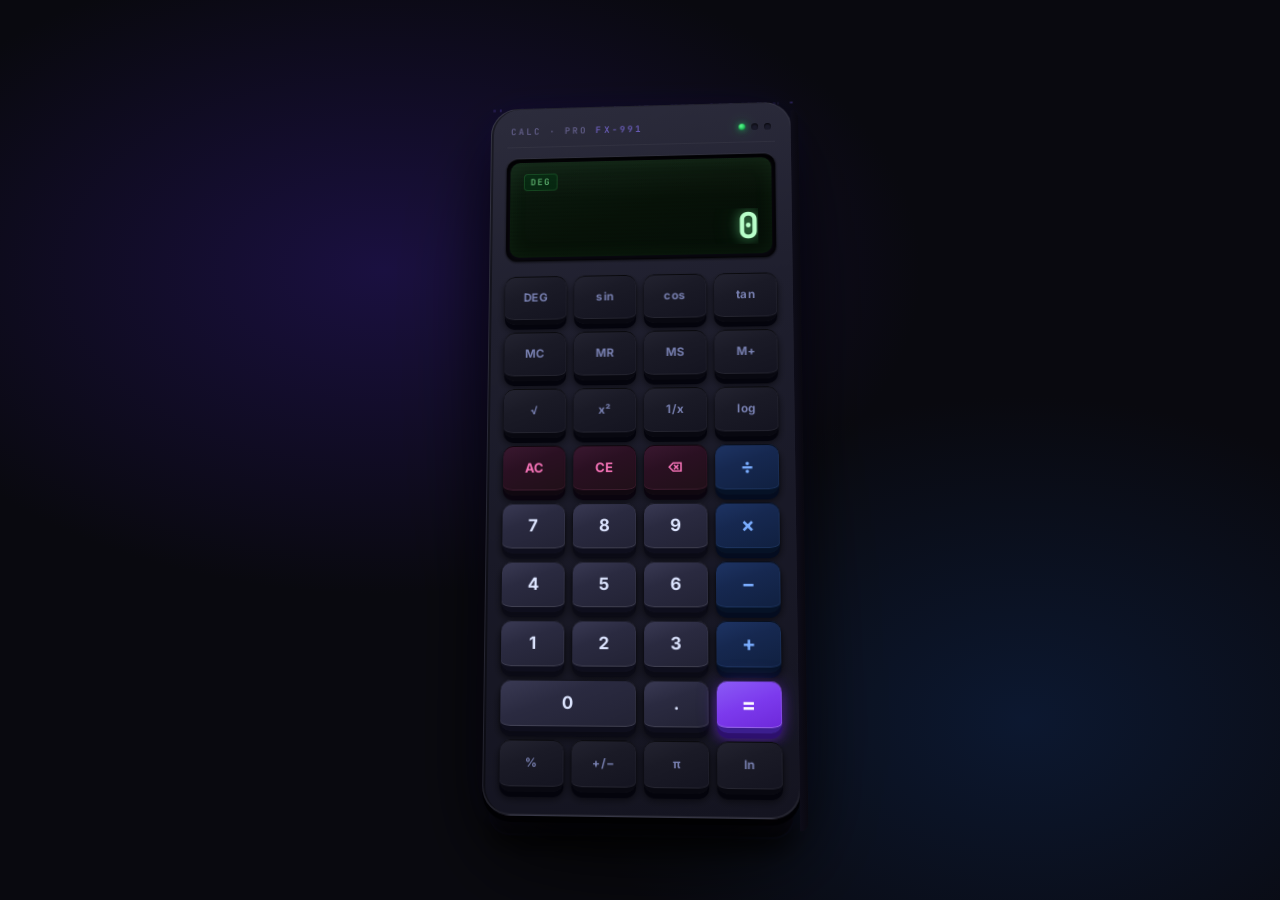
==== calculater/index.html @ 7a89336a "done" ====
<!DOCTYPE html>
<html lang="en">

<head>
    <meta charset="UTF-8">
    <meta name="viewport" content="width=device-width, initial-scale=1.0">
    <title>Calculator</title>
    <meta name="description" content="A premium, realistic calculator with full functionality.">
    <link
        href="https://fonts.googleapis.com/css2?family=Inter:wght@300;400;500;600;700&family=JetBrains+Mono:wght@400;500;700&display=swap"
        rel="stylesheet">
    <link rel="stylesheet" href="style.css">
</head>

<body>

    <div class="scene">
        <!-- Background particles -->
        <div class="particles" id="particles"></div>

        <div class="calculator" id="calculator">
            <!-- Brand strip -->
            <div class="brand-strip">
                <span class="brand-model">CALC · PRO <span class="model-num">FX-991</span></span>
                <div class="led-indicators">
                    <span class="led active"></span>
                    <span class="led"></span>
                    <span class="led"></span>
                </div>
            </div>

            <!-- Display panel -->
            <div class="display-panel">
                <div class="display-inner">
                    <div class="display-meta">
                        <span class="mode-badge" id="modeBadge">DEG</span>
                        <div class="mem-indicators">
                            <span class="mem-label" id="memInd" style="display:none">M</span>
                        </div>
                    </div>
                    <div id="expression" class="expression"></div>
                    <div id="result" class="result">0</div>
                </div>
            </div>

            <!-- Buttons grid -->
            <div class="btn-grid">

                <!-- Row 1: Function keys -->
                <button class="btn fn" id="btn-deg" data-action="toggleDeg" title="Toggle Degrees/Radians">DEG</button>
                <button class="btn fn" data-action="sin">sin</button>
                <button class="btn fn" data-action="cos">cos</button>
                <button class="btn fn" data-action="tan">tan</button>

                <!-- Row 2 -->
                <button class="btn fn" data-action="mc">MC</button>
                <button class="btn fn" data-action="mr">MR</button>
                <button class="btn fn" data-action="ms">MS</button>
                <button class="btn fn" data-action="madd">M+</button>

                <!-- Row 3 -->
                <button class="btn fn" data-action="sqrt">√</button>
                <button class="btn fn" data-action="square">x²</button>
                <button class="btn fn" data-action="inv">1/x</button>
                <button class="btn fn" data-action="log">log</button>

                <!-- Row 4: Utility -->
                <button class="btn util" data-action="clearAll">AC</button>
                <button class="btn util" data-action="clearEntry">CE</button>
                <button class="btn util" data-action="backspace">⌫</button>
                <button class="btn op" data-action="op" data-val="÷">÷</button>

                <!-- Row 5 -->
                <button class="btn num" data-action="digit" data-val="7">7</button>
                <button class="btn num" data-action="digit" data-val="8">8</button>
                <button class="btn num" data-action="digit" data-val="9">9</button>
                <button class="btn op" data-action="op" data-val="×">×</button>

                <!-- Row 6 -->
                <button class="btn num" data-action="digit" data-val="4">4</button>
                <button class="btn num" data-action="digit" data-val="5">5</button>
                <button class="btn num" data-action="digit" data-val="6">6</button>
                <button class="btn op" data-action="op" data-val="−">−</button>

                <!-- Row 7 -->
                <button class="btn num" data-action="digit" data-val="1">1</button>
                <button class="btn num" data-action="digit" data-val="2">2</button>
                <button class="btn num" data-action="digit" data-val="3">3</button>
                <button class="btn op" data-action="op" data-val="+">+</button>

                <!-- Row 8 -->
                <button class="btn num wide" data-action="digit" data-val="0">0</button>
                <button class="btn num" data-action="decimal">.</button>
                <button class="btn eq" data-action="equals">=</button>

                <!-- Row 9: extras -->
                <button class="btn fn" data-action="op" data-val="%">%</button>
                <button class="btn fn" data-action="negate">+/−</button>
                <button class="btn fn" data-action="pi">π</button>
                <button class="btn fn" data-action="ln">ln</button>

            </div>
        </div>
    </div>

    <script src="script.js"></script>
</body>

</html>
---- calculater/style.css ----
@import url('https://fonts.googleapis.com/css2?family=Inter:wght@400;500;600;700&family=JetBrains+Mono:wght@400;600;700&display=swap');

*,
*::before,
*::after {
    margin: 0;
    padding: 0;
    box-sizing: border-box;
}

/* ════════════════════════════════════════════════════════════
   SCENE & BODY  — dark studio backdrop
════════════════════════════════════════════════════════════ */
html,
body {
    height: 100%;
    font-family: 'Inter', sans-serif;
    overflow: hidden;
}

body {
    min-height: 100vh;
    display: flex;
    align-items: center;
    justify-content: center;
    background:
        radial-gradient(ellipse 70% 60% at 30% 30%, #1a1040 0%, transparent 60%),
        radial-gradient(ellipse 60% 60% at 80% 80%, #0c1830 0%, transparent 60%),
        #09090f;
    perspective: 1200px;
}

/* Ambient particle field */
.particles {
    position: fixed;
    inset: 0;
    pointer-events: none;
    z-index: 0;
}

.particle {
    position: absolute;
    border-radius: 50%;
    background: rgba(120, 100, 255, 0.4);
    animation: drift linear infinite;
}

@keyframes drift {
    from {
        transform: translateY(110vh) scale(0);
        opacity: 0;
    }

    10% {
        opacity: 1;
    }

    90% {
        opacity: 0.4;
    }

    to {
        transform: translateY(-5vh) scale(1.6);
        opacity: 0;
    }
}

/* ════════════════════════════════════════════════════════════
   SCENE WRAPPER  — enables 3-D tilt
════════════════════════════════════════════════════════════ */
.scene {
    position: relative;
    z-index: 10;
    transform-style: preserve-3d;
    /* Subtle resting tilt so body is visible */
    transform: rotateX(6deg) rotateY(-4deg);
    transition: transform 0.6s cubic-bezier(0.23, 1, 0.32, 1);
}

.scene:hover {
    transform: rotateX(2deg) rotateY(0deg);
}

/* ════════════════════════════════════════════════════════════
   CALCULATOR OUTER SHELL  — thick plastic body
════════════════════════════════════════════════════════════ */
.calculator {
    position: relative;
    width: 310px;
    border-radius: 28px;
    transform-style: preserve-3d;

    /* TOP FACE */
    background:
        linear-gradient(170deg,
            #2c2c3c 0%,
            #1f1f2e 30%,
            #191927 60%,
            #141420 100%);

    /* OUTER BORDER gives the rim */
    border: 1px solid rgba(255, 255, 255, 0.06);

    /* PADDING inside the body */
    padding: 18px 16px 22px;

    /* MULTI-LAYER SHADOW = physical depth */
    box-shadow:
        /* Top edge highlight */
        0 -1px 0 rgba(255, 255, 255, 0.08) inset,
        /* Right edge dark */
        2px 0 0 rgba(0, 0, 0, 0.4) inset,
        /* Bottom face drop */
        0 28px 60px -8px rgba(0, 0, 0, 0.85),
        0 60px 120px -20px rgba(0, 0, 0, 0.7),
        /* Colored glow on surface */
        0 0 40px rgba(100, 80, 255, 0.08),
        /* Tight ambient contact shadow */
        0 6px 0 rgba(0, 0, 0, 0.9);

    animation: calcIn 0.8s cubic-bezier(0.22, 1, 0.36, 1) both;
}

@keyframes calcIn {
    from {
        opacity: 0;
        transform: translateY(60px) scale(0.92);
    }

    to {
        opacity: 1;
        transform: translateY(0) scale(1);
    }
}

/* ── Thick BOTTOM SLAB (3-D depth illusion) ── */
.calculator::before {
    content: '';
    position: absolute;
    bottom: -18px;
    left: 6px;
    right: 6px;
    height: 20px;
    border-radius: 0 0 28px 28px;
    background: linear-gradient(180deg, #0b0a14 0%, #050509 100%);
    box-shadow:
        0 8px 24px rgba(0, 0, 0, 0.9),
        0 2px 0 rgba(100, 80, 255, 0.06);
    transform: translateZ(-2px);
    z-index: -1;
}

/* ── Side DEPTH edge ── */
.calculator::after {
    content: '';
    position: absolute;
    top: 8px;
    bottom: -12px;
    right: -8px;
    width: 8px;
    border-radius: 0 8px 8px 0;
    background: linear-gradient(90deg, #0d0c18 0%, #090810 100%);
    transform: skewY(-1deg);
}

/* ── Fine texture overlay ── */
.calc-texture {
    position: absolute;
    inset: 0;
    border-radius: 28px;
    background-image:
        repeating-linear-gradient(45deg,
            rgba(255, 255, 255, 0.012) 0px,
            rgba(255, 255, 255, 0.012) 1px,
            transparent 1px,
            transparent 6px);
    pointer-events: none;
    z-index: 1;
}

/* ── Top surface gloss streak ── */
.calc-gloss {
    position: absolute;
    top: 0;
    left: 0;
    right: 0;
    height: 45%;
    border-radius: 28px 28px 0 0;
    background: linear-gradient(180deg,
            rgba(255, 255, 255, 0.055) 0%,
            rgba(255, 255, 255, 0.01) 60%,
            transparent 100%);
    pointer-events: none;
    z-index: 2;
}

/* ════════════════════════════════════════════════════════════
   BRAND STRIP
════════════════════════════════════════════════════════════ */
.brand-strip {
    position: relative;
    z-index: 5;
    display: flex;
    align-items: center;
    justify-content: space-between;
    padding: 0 4px 10px;
    border-bottom: 1px solid rgba(255, 255, 255, 0.04);
    margin-bottom: 12px;
}

.brand-model {
    font-family: 'JetBrains Mono', monospace;
    font-size: 0.58rem;
    font-weight: 600;
    letter-spacing: 0.22em;
    color: rgba(180, 170, 255, 0.4);
    text-transform: uppercase;
}

.model-num {
    color: rgba(140, 120, 255, 0.65);
}

.led-indicators {
    display: flex;
    gap: 6px;
    align-items: center;
}

.led {
    width: 7px;
    height: 7px;
    border-radius: 50%;
    background: #1a1a2a;
    box-shadow: inset 0 1px 2px rgba(0, 0, 0, 0.8);
}

.led.active {
    background: radial-gradient(circle at 35% 35%, #5dfc8d 0%, #22c55e 60%, #15803d 100%);
    box-shadow:
        inset 0 -1px 2px rgba(0, 0, 0, 0.3),
        0 0 6px rgba(34, 197, 94, 0.7),
        0 0 14px rgba(34, 197, 94, 0.4);
    animation: blink 2.8s ease-in-out infinite;
}

@keyframes blink {

    0%,
    100% {
        opacity: 1;
        box-shadow: 0 0 6px rgba(34, 197, 94, 0.7), 0 0 14px rgba(34, 197, 94, 0.4);
    }

    50% {
        opacity: 0.6;
        box-shadow: 0 0 3px rgba(34, 197, 94, 0.3);
    }
}

/* ════════════════════════════════════════════════════════════
   LCD DISPLAY  — sunken into body
════════════════════════════════════════════════════════════ */
.display-panel {
    position: relative;
    z-index: 5;
    margin-bottom: 16px;
    border-radius: 12px;
    padding: 3px;

    /* Recessed bezel */
    background: #0b0912;
    box-shadow:
        /* deep inset shadow = sunken effect */
        0 4px 12px rgba(0, 0, 0, 0.9) inset,
        0 2px 6px rgba(0, 0, 0, 0.8) inset,
        /* bezel top highlight */
        0 -1px 0 rgba(255, 255, 255, 0.05),
        /* outer rim */
        0 1px 3px rgba(0, 0, 0, 0.7);

    border: 1px solid rgba(0, 0, 0, 0.6);
}

/* LCD screen surface */
.display-inner {
    border-radius: 10px;
    padding: 12px 14px 10px;
    min-height: 96px;
    display: flex;
    flex-direction: column;
    justify-content: flex-end;
    position: relative;
    overflow: hidden;

    background:
        linear-gradient(160deg, #0c1c10 0%, #071208 50%, #050e07 100%);

    /* LCD glow */
    box-shadow: 0 0 20px rgba(100, 200, 120, 0.08) inset;
}

/* Scanlines */
.display-inner::before {
    content: '';
    position: absolute;
    inset: 0;
    background: repeating-linear-gradient(0deg,
            transparent,
            transparent 2px,
            rgba(0, 0, 0, 0.07) 2px,
            rgba(0, 0, 0, 0.07) 4px);
    pointer-events: none;
    border-radius: 10px;
}

/* Corner glint */
.display-inner::after {
    content: '';
    position: absolute;
    top: 0;
    left: 0;
    right: 0;
    height: 40%;
    background: linear-gradient(180deg,
            rgba(180, 255, 200, 0.04) 0%,
            transparent 100%);
    border-radius: 10px 10px 0 0;
    pointer-events: none;
}

.display-meta {
    position: relative;
    z-index: 2;
    display: flex;
    align-items: center;
    justify-content: space-between;
    margin-bottom: 4px;
}

.mode-badge {
    font-family: 'JetBrains Mono', monospace;
    font-size: 0.58rem;
    font-weight: 700;
    letter-spacing: 0.12em;
    color: rgba(120, 220, 140, 0.7);
    background: rgba(0, 60, 20, 0.4);
    border: 1px solid rgba(80, 200, 100, 0.2);
    padding: 2px 6px;
    border-radius: 4px;
}

.mem-label {
    font-family: 'JetBrains Mono', monospace;
    font-size: 0.58rem;
    font-weight: 700;
    color: rgba(200, 180, 255, 0.6);
    letter-spacing: 0.08em;
}

.expression {
    position: relative;
    z-index: 2;
    font-family: 'JetBrains Mono', monospace;
    font-size: 0.7rem;
    color: rgba(120, 200, 140, 0.5);
    text-align: right;
    min-height: 16px;
    overflow: hidden;
    text-overflow: ellipsis;
    white-space: nowrap;
    margin-bottom: 3px;
}

.result {
    position: relative;
    z-index: 2;
    font-family: 'JetBrains Mono', monospace;
    font-size: 2.3rem;
    font-weight: 700;
    color: #b8ffca;
    text-align: right;
    letter-spacing: -0.02em;
    line-height: 1;
    text-shadow:
        0 0 12px rgba(120, 255, 160, 0.6),
        0 0 30px rgba(80, 200, 120, 0.3);
    overflow: hidden;
    text-overflow: ellipsis;
    white-space: nowrap;
    transition: font-size 0.15s;
}

.result.shrink {
    font-size: 1.7rem;
}

.result.extra-shrink {
    font-size: 1.2rem;
}

/* ════════════════════════════════════════════════════════════
   BUTTON GRID
════════════════════════════════════════════════════════════ */
.btn-grid {
    position: relative;
    z-index: 5;
    display: grid;
    grid-template-columns: repeat(4, 1fr);
    gap: 8px;
}

/* ════════════════════════════════════════════════════════════
   BASE BUTTON  — TRUE 3-D physical key
════════════════════════════════════════════════════════════ */
.btn {
    position: relative;
    height: 50px;
    border: none;
    border-radius: 10px;
    cursor: pointer;
    font-family: 'Inter', sans-serif;
    font-size: 0.85rem;
    font-weight: 700;
    letter-spacing: 0.01em;
    outline: none;
    user-select: none;
    display: flex;
    align-items: center;
    justify-content: center;
    overflow: hidden;

    /* The KEY TRICK: border-bottom = the key's face height above its base */
    border-bottom: 5px solid transparent;

    /* Smooth press */
    transition:
        transform 0.07s ease,
        border-bottom 0.07s ease,
        box-shadow 0.07s ease;
}

/* Ripple layer */
.btn::after {
    content: '';
    position: absolute;
    border-radius: 50%;
    background: rgba(255, 255, 255, 0.18);
    width: 0;
    height: 0;
    left: 50%;
    top: 50%;
    transform: translate(-50%, -50%);
    transition: width 0.4s ease, height 0.4s ease, opacity 0.4s ease;
    opacity: 0;
    pointer-events: none;
}

.btn.ripple::after {
    width: 160px;
    height: 160px;
    opacity: 0;
}

/* ── Physical PRESS state ── */
.btn:active {
    transform: translateY(4px) !important;
    border-bottom-width: 1px !important;
}

/* ════════════════════════════════════════════════════════════
   NUMBER BUTTONS  — light grey plastic key
════════════════════════════════════════════════════════════ */
.btn.num {
    background: linear-gradient(160deg, #3a3a54 0%, #2a2a40 40%, #222234 100%);
    color: #dde5ff;
    font-size: 1.05rem;

    border-bottom-color: #0e0e1c;

    box-shadow:
        /* Top highlight — light hits top of key face */
        0 -1px 0 rgba(255, 255, 255, 0.12) inset,
        /* Bottom edge shadow */
        0 1px 0 rgba(0, 0, 0, 0.6) inset,
        /* Left edge highlight */
        -1px 0 0 rgba(255, 255, 255, 0.05) inset,
        /* Outer drop shadows */
        0 5px 0 rgba(10, 10, 22, 0.9),
        0 6px 8px rgba(0, 0, 0, 0.7),
        0 2px 3px rgba(0, 0, 0, 0.5);
}

.btn.num:hover {
    background: linear-gradient(160deg, #424263 0%, #323250 40%, #2a2a46 100%);
    box-shadow:
        0 -1px 0 rgba(255, 255, 255, 0.14) inset,
        0 1px 0 rgba(0, 0, 0, 0.6) inset,
        -1px 0 0 rgba(255, 255, 255, 0.06) inset,
        0 5px 0 rgba(10, 10, 22, 0.9),
        0 8px 12px rgba(0, 0, 0, 0.6),
        0 2px 3px rgba(0, 0, 0, 0.5);
}

.btn.num:active {
    box-shadow:
        0 1px 0 rgba(0, 0, 0, 0.8) inset,
        0 1px 2px rgba(0, 0, 0, 0.5);
}

/* Wide 0 */
.btn.wide {
    grid-column: span 2;
    border-radius: 10px;
}

/* ════════════════════════════════════════════════════════════
   OPERATOR BUTTONS  — blue-tinted key
════════════════════════════════════════════════════════════ */
.btn.op {
    background: linear-gradient(160deg, #1e3464 0%, #162850 40%, #102040 100%);
    color: #7aadff;
    font-size: 1.25rem;

    border-bottom-color: #061226;

    box-shadow:
        0 -1px 0 rgba(100, 160, 255, 0.12) inset,
        0 1px 0 rgba(0, 0, 0, 0.7) inset,
        -1px 0 0 rgba(100, 160, 255, 0.06) inset,
        0 5px 0 rgba(4, 12, 32, 0.95),
        0 6px 8px rgba(0, 0, 0, 0.7),
        0 2px 3px rgba(0, 0, 0, 0.5);
}

.btn.op:hover {
    background: linear-gradient(160deg, #264280 0%, #1e3268 40%, #162850 100%);
    color: #99c4ff;
}

.btn.op.active-op {
    background: linear-gradient(160deg, #2563eb 0%, #1d4ed8 100%);
    color: #fff;
    box-shadow:
        0 -1px 0 rgba(255, 255, 255, 0.2) inset,
        0 1px 0 rgba(0, 0, 0, 0.5) inset,
        0 5px 0 rgba(10, 30, 90, 0.9),
        0 6px 14px rgba(37, 99, 235, 0.5);
}

.btn.op:active {
    box-shadow:
        0 1px 0 rgba(0, 0, 0, 0.8) inset,
        0 1px 2px rgba(0, 0, 0, 0.5);
}

/* ════════════════════════════════════════════════════════════
   EQUALS BUTTON  — glowing electric purple key
════════════════════════════════════════════════════════════ */
.btn.eq {
    background: linear-gradient(160deg, #8b5cf6 0%, #7c3aed 50%, #6d28d9 100%);
    color: #fff;
    font-size: 1.3rem;

    border-bottom-color: #3b1e8e;

    box-shadow:
        0 -1px 0 rgba(255, 255, 255, 0.25) inset,
        0 1px 0 rgba(0, 0, 0, 0.4) inset,
        -1px 0 0 rgba(255, 255, 255, 0.12) inset,
        0 5px 0 rgba(45, 15, 110, 0.95),
        0 6px 12px rgba(109, 40, 217, 0.6),
        0 2px 6px rgba(0, 0, 0, 0.5),
        0 0 20px rgba(139, 92, 246, 0.25);
}

.btn.eq:hover {
    background: linear-gradient(160deg, #a78bfa 0%, #8b5cf6 50%, #7c3aed 100%);
    box-shadow:
        0 -1px 0 rgba(255, 255, 255, 0.3) inset,
        0 1px 0 rgba(0, 0, 0, 0.4) inset,
        0 5px 0 rgba(45, 15, 110, 0.95),
        0 8px 18px rgba(109, 40, 217, 0.75),
        0 0 28px rgba(167, 139, 250, 0.35);
}

.btn.eq:active {
    box-shadow:
        0 1px 0 rgba(0, 0, 0, 0.6) inset,
        0 1px 4px rgba(0, 0, 0, 0.4),
        0 0 16px rgba(139, 92, 246, 0.4);
}

/* ════════════════════════════════════════════════════════════
   UTILITY BUTTONS  — red-pink tinted (AC/CE/⌫)
════════════════════════════════════════════════════════════ */
.btn.util {
    background: linear-gradient(160deg, #3a1830 0%, #2a1022 40%, #201018 100%);
    color: #f472b6;
    font-size: 0.82rem;

    border-bottom-color: #100810;

    box-shadow:
        0 -1px 0 rgba(244, 114, 182, 0.12) inset,
        0 1px 0 rgba(0, 0, 0, 0.7) inset,
        -1px 0 0 rgba(244, 114, 182, 0.04) inset,
        0 5px 0 rgba(10, 4, 14, 0.95),
        0 6px 8px rgba(0, 0, 0, 0.7),
        0 2px 3px rgba(0, 0, 0, 0.5);
}

.btn.util:hover {
    background: linear-gradient(160deg, #4e2040 0%, #3c1832 40%, #2e1228 100%);
    color: #f9a8d4;
}

.btn.util:active {
    box-shadow:
        0 1px 0 rgba(0, 0, 0, 0.8) inset,
        0 1px 2px rgba(0, 0, 0, 0.5);
}

/* ════════════════════════════════════════════════════════════
   FUNCTION BUTTONS  — dark matte key
════════════════════════════════════════════════════════════ */
.btn.fn {
    background: linear-gradient(160deg, #232330 0%, #1a1a26 40%, #141420 100%);
    color: rgba(150, 160, 220, 0.75);
    font-size: 0.73rem;
    font-weight: 700;
    letter-spacing: 0.04em;

    border-bottom-color: #080810;

    box-shadow:
        0 -1px 0 rgba(255, 255, 255, 0.06) inset,
        0 1px 0 rgba(0, 0, 0, 0.7) inset,
        -1px 0 0 rgba(255, 255, 255, 0.03) inset,
        0 5px 0 rgba(4, 4, 12, 0.95),
        0 6px 8px rgba(0, 0, 0, 0.65),
        0 2px 3px rgba(0, 0, 0, 0.45);
}

.btn.fn:hover {
    background: linear-gradient(160deg, #2c2c3e 0%, #22223a 40%, #1c1c30 100%);
    color: rgba(180, 190, 255, 0.9);
    box-shadow:
        0 -1px 0 rgba(255, 255, 255, 0.08) inset,
        0 1px 0 rgba(0, 0, 0, 0.7) inset,
        0 5px 0 rgba(4, 4, 12, 0.95),
        0 8px 12px rgba(0, 0, 0, 0.6);
}

.btn.fn:active {
    box-shadow:
        0 1px 0 rgba(0, 0, 0, 0.8) inset,
        0 1px 2px rgba(0, 0, 0, 0.4);
}

/* ════════════════════════════════════════════════════════════
   RESPONSIVE
════════════════════════════════════════════════════════════ */
@media (max-width: 380px) {
    .calculator {
        width: 285px;
        padding: 14px 12px 18px;
    }

    .btn {
        height: 44px;
        font-size: 0.78rem;
    }

    .result {
        font-size: 1.9rem;
    }

    .btn-grid {
        gap: 6px;
    }
}
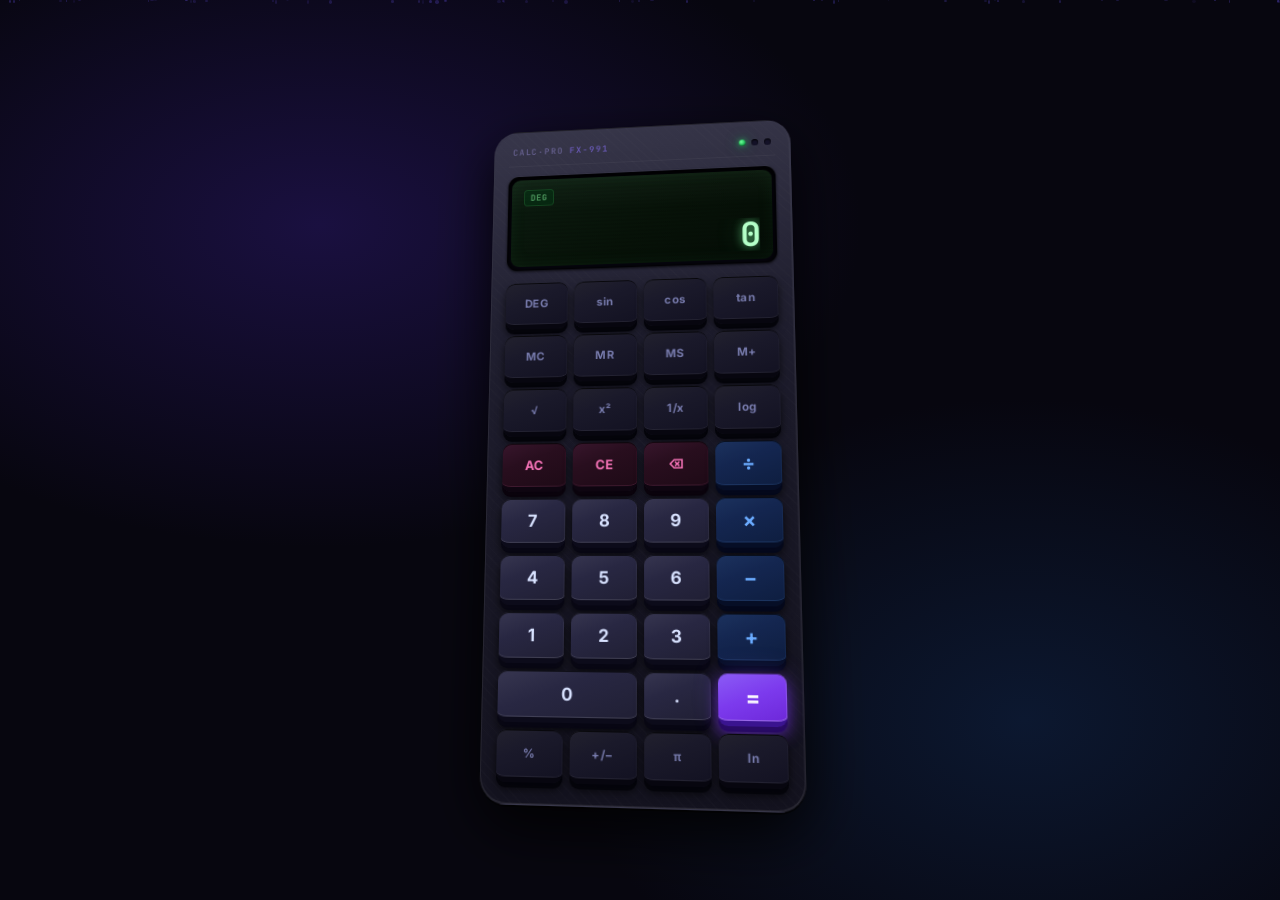
==== commit 63118e28: "done" ====
--- a/calculater/index.html
+++ b/calculater/index.html
@@ -4,106 +4,138 @@
 <head>
     <meta charset="UTF-8">
     <meta name="viewport" content="width=device-width, initial-scale=1.0">
-    <title>Calculator</title>
-    <meta name="description" content="A premium, realistic calculator with full functionality.">
+    <title>Calculator — FX-991 PRO</title>
     <link
-        href="https://fonts.googleapis.com/css2?family=Inter:wght@300;400;500;600;700&family=JetBrains+Mono:wght@400;500;700&display=swap"
+        href="https://fonts.googleapis.com/css2?family=Inter:wght@400;500;600;700&family=JetBrains+Mono:wght@400;700&display=swap"
         rel="stylesheet">
     <link rel="stylesheet" href="style.css">
 </head>
 
 <body>
 
-    <div class="scene">
-        <!-- Background particles -->
-        <div class="particles" id="particles"></div>
+    <div class="particles" id="particles"></div>
 
-        <div class="calculator" id="calculator">
-            <!-- Brand strip -->
-            <div class="brand-strip">
-                <span class="brand-model">CALC · PRO <span class="model-num">FX-991</span></span>
-                <div class="led-indicators">
-                    <span class="led active"></span>
-                    <span class="led"></span>
-                    <span class="led"></span>
+    <!--
+        SCENE  — perspective root + mouse tilt target
+        CALC-3D — preserve-3d wrapper holding all 3D faces
+        .calc-face   — visible front face (all buttons / display)
+        .calc-back   — rear face
+        .calc-edge-* — the four THICK side slabs
+    -->
+    <div class="scene" id="scene">
+        <div class="calc-3d" id="calc3d">
+
+            <!-- ══ FRONT FACE ══ -->
+            <div class="calc-face" id="calculator">
+                <div class="calc-texture"></div>
+                <div class="calc-gloss"></div>
+
+                <!-- Brand -->
+                <div class="brand-strip">
+                    <span class="brand-model">CALC·PRO <span class="model-num">FX-991</span></span>
+                    <div class="led-indicators">
+                        <span class="led active"></span>
+                        <span class="led"></span>
+                        <span class="led"></span>
+                    </div>
+                </div>
+
+                <!-- Display -->
+                <div class="display-panel">
+                    <div class="display-inner">
+                        <div class="display-meta">
+                            <span class="mode-badge" id="modeBadge">DEG</span>
+                            <span class="mem-label" id="memInd" style="display:none">M</span>
+                        </div>
+                        <div id="expression" class="expression"></div>
+                        <div id="result" class="result">0</div>
+                    </div>
+                </div>
+
+                <!-- Button grid -->
+                <div class="btn-grid">
+                    <button class="btn fn" id="btn-deg" data-action="toggleDeg">DEG</button>
+                    <button class="btn fn" data-action="sin">sin</button>
+                    <button class="btn fn" data-action="cos">cos</button>
+                    <button class="btn fn" data-action="tan">tan</button>
+
+                    <button class="btn fn" data-action="mc">MC</button>
+                    <button class="btn fn" data-action="mr">MR</button>
+                    <button class="btn fn" data-action="ms">MS</button>
+                    <button class="btn fn" data-action="madd">M+</button>
+
+                    <button class="btn fn" data-action="sqrt">√</button>
+                    <button class="btn fn" data-action="square">x²</button>
+                    <button class="btn fn" data-action="inv">1/x</button>
+                    <button class="btn fn" data-action="log">log</button>
+
+                    <button class="btn util" data-action="clearAll">AC</button>
+                    <button class="btn util" data-action="clearEntry">CE</button>
+                    <button class="btn util" data-action="backspace">⌫</button>
+                    <button class="btn op" data-action="op" data-val="÷">÷</button>
+
+                    <button class="btn num" data-action="digit" data-val="7">7</button>
+                    <button class="btn num" data-action="digit" data-val="8">8</button>
+                    <button class="btn num" data-action="digit" data-val="9">9</button>
+                    <button class="btn op" data-action="op" data-val="×">×</button>
+
+                    <button class="btn num" data-action="digit" data-val="4">4</button>
+                    <button class="btn num" data-action="digit" data-val="5">5</button>
+                    <button class="btn num" data-action="digit" data-val="6">6</button>
+                    <button class="btn op" data-action="op" data-val="−">−</button>
+
+                    <button class="btn num" data-action="digit" data-val="1">1</button>
+                    <button class="btn num" data-action="digit" data-val="2">2</button>
+                    <button class="btn num" data-action="digit" data-val="3">3</button>
+                    <button class="btn op" data-action="op" data-val="+">+</button>
+
+                    <button class="btn num wide" data-action="digit" data-val="0">0</button>
+                    <button class="btn num" data-action="decimal">.</button>
+                    <button class="btn eq" data-action="equals">=</button>
+
+                    <button class="btn fn" data-action="op" data-val="%">%</button>
+                    <button class="btn fn" data-action="negate">+/−</button>
+                    <button class="btn fn" data-action="pi">π</button>
+                    <button class="btn fn" data-action="ln">ln</button>
                 </div>
             </div>
+            <!-- ══ END FRONT FACE ══ -->
 
-            <!-- Display panel -->
-            <div class="display-panel">
-                <div class="display-inner">
-                    <div class="display-meta">
-                        <span class="mode-badge" id="modeBadge">DEG</span>
-                        <div class="mem-indicators">
-                            <span class="mem-label" id="memInd" style="display:none">M</span>
-                        </div>
-                    </div>
-                    <div id="expression" class="expression"></div>
-                    <div id="result" class="result">0</div>
-                </div>
-            </div>
+            <!-- ══ 3D THICKNESS FACES ══ -->
+            <!-- These real divs (NOT pseudo-elements) live in 3D space -->
+            <div class="calc-back"></div>
+            <div class="calc-edge calc-edge-bottom"></div>
+            <div class="calc-edge calc-edge-top"></div>
+            <div class="calc-edge calc-edge-left"></div>
+            <div class="calc-edge calc-edge-right"></div>
 
-            <!-- Buttons grid -->
-            <div class="btn-grid">
-
-                <!-- Row 1: Function keys -->
-                <button class="btn fn" id="btn-deg" data-action="toggleDeg" title="Toggle Degrees/Radians">DEG</button>
-                <button class="btn fn" data-action="sin">sin</button>
-                <button class="btn fn" data-action="cos">cos</button>
-                <button class="btn fn" data-action="tan">tan</button>
-
-                <!-- Row 2 -->
-                <button class="btn fn" data-action="mc">MC</button>
-                <button class="btn fn" data-action="mr">MR</button>
-                <button class="btn fn" data-action="ms">MS</button>
-                <button class="btn fn" data-action="madd">M+</button>
-
-                <!-- Row 3 -->
-                <button class="btn fn" data-action="sqrt">√</button>
-                <button class="btn fn" data-action="square">x²</button>
-                <button class="btn fn" data-action="inv">1/x</button>
-                <button class="btn fn" data-action="log">log</button>
-
-                <!-- Row 4: Utility -->
-                <button class="btn util" data-action="clearAll">AC</button>
-                <button class="btn util" data-action="clearEntry">CE</button>
-                <button class="btn util" data-action="backspace">⌫</button>
-                <button class="btn op" data-action="op" data-val="÷">÷</button>
-
-                <!-- Row 5 -->
-                <button class="btn num" data-action="digit" data-val="7">7</button>
-                <button class="btn num" data-action="digit" data-val="8">8</button>
-                <button class="btn num" data-action="digit" data-val="9">9</button>
-                <button class="btn op" data-action="op" data-val="×">×</button>
-
-                <!-- Row 6 -->
-                <button class="btn num" data-action="digit" data-val="4">4</button>
-                <button class="btn num" data-action="digit" data-val="5">5</button>
-                <button class="btn num" data-action="digit" data-val="6">6</button>
-                <button class="btn op" data-action="op" data-val="−">−</button>
-
-                <!-- Row 7 -->
-                <button class="btn num" data-action="digit" data-val="1">1</button>
-                <button class="btn num" data-action="digit" data-val="2">2</button>
-                <button class="btn num" data-action="digit" data-val="3">3</button>
-                <button class="btn op" data-action="op" data-val="+">+</button>
-
-                <!-- Row 8 -->
-                <button class="btn num wide" data-action="digit" data-val="0">0</button>
-                <button class="btn num" data-action="decimal">.</button>
-                <button class="btn eq" data-action="equals">=</button>
-
-                <!-- Row 9: extras -->
-                <button class="btn fn" data-action="op" data-val="%">%</button>
-                <button class="btn fn" data-action="negate">+/−</button>
-                <button class="btn fn" data-action="pi">π</button>
-                <button class="btn fn" data-action="ln">ln</button>
-
-            </div>
-        </div>
-    </div>
+        </div><!-- /calc-3d -->
+    </div><!-- /scene -->
 
     <script src="script.js"></script>
+
+    <!-- Live 3D mouse-tilt -->
+    <script>
+        const sceneEl = document.getElementById('scene');
+        let raf;
+        document.addEventListener('mousemove', (e) => {
+            cancelAnimationFrame(raf);
+            raf = requestAnimationFrame(() => {
+                const cx = window.innerWidth / 2;
+                const cy = window.innerHeight / 2;
+                const dx = (e.clientX - cx) / cx;
+                const dy = (e.clientY - cy) / cy;
+                const rX = (-dy * 14).toFixed(2);
+                const rY = (dx * 16).toFixed(2);
+                sceneEl.style.transform = `rotateX(${rX}deg) rotateY(${rY}deg)`;
+            });
+        });
+        document.addEventListener('mouseleave', () => {
+            sceneEl.style.transition = 'transform 0.9s cubic-bezier(0.23,1,0.32,1)';
+            sceneEl.style.transform = 'rotateX(8deg) rotateY(-6deg)';
+            setTimeout(() => sceneEl.style.transition = '', 950);
+        });
+    </script>
 </body>
 
 </html>
--- a/calculater/style.css
+++ b/calculater/style.css
@@ -1,4 +1,4 @@
-@import url('https://fonts.googleapis.com/css2?family=Inter:wght@400;500;600;700&family=JetBrains+Mono:wght@400;600;700&display=swap');
+@import url('https://fonts.googleapis.com/css2?family=Inter:wght@400;500;600;700&family=JetBrains+Mono:wght@400;700&display=swap');
 
 *,
 *::before,
@@ -8,14 +8,29 @@
     box-sizing: border-box;
 }
 
-/* ════════════════════════════════════════════════════════════
-   SCENE & BODY  — dark studio backdrop
-════════════════════════════════════════════════════════════ */
+/* ═══════════════════════════════════════════════════════════
+   VARIABLES
+   DEPTH = 22px  (the physical thickness of the calculator)
+═══════════════════════════════════════════════════════════ */
+:root {
+    --depth: 22px;
+    --radius: 26px;
+    --body-dark: #07060f;
+    --body-mid: #0e0c1c;
+    --body-rim: #130f22;
+    --edge-top: #1a162e;
+    --edge-side: #100e1e;
+    --edge-bot: #0a0815;
+}
+
+/* ═══════════════════════════════════════════════════════════
+   SCENE  — studio dark + perspective
+═══════════════════════════════════════════════════════════ */
 html,
 body {
     height: 100%;
+    overflow: hidden;
     font-family: 'Inter', sans-serif;
-    overflow: hidden;
 }
 
 body {
@@ -24,13 +39,15 @@
     align-items: center;
     justify-content: center;
     background:
-        radial-gradient(ellipse 70% 60% at 30% 30%, #1a1040 0%, transparent 60%),
-        radial-gradient(ellipse 60% 60% at 80% 80%, #0c1830 0%, transparent 60%),
-        #09090f;
-    perspective: 1200px;
-}
-
-/* Ambient particle field */
+        radial-gradient(ellipse 65% 55% at 25% 25%, #1a1040 0%, transparent 65%),
+        radial-gradient(ellipse 55% 55% at 80% 80%, #0c1830 0%, transparent 65%),
+        #07060f;
+    /* perspective lives here — scene div rotates inside it */
+    perspective: 900px;
+    perspective-origin: 50% 48%;
+}
+
+/* Particle field */
 .particles {
     position: fixed;
     inset: 0;
@@ -41,7 +58,7 @@
 .particle {
     position: absolute;
     border-radius: 50%;
-    background: rgba(120, 100, 255, 0.4);
+    background: rgba(110, 90, 255, 0.35);
     animation: drift linear infinite;
 }
 
@@ -60,165 +77,227 @@
     }
 
     to {
-        transform: translateY(-5vh) scale(1.6);
+        transform: translateY(-5vh) scale(1.4);
         opacity: 0;
     }
 }
 
-/* ════════════════════════════════════════════════════════════
-   SCENE WRAPPER  — enables 3-D tilt
-════════════════════════════════════════════════════════════ */
+/* ═══════════════════════════════════════════════════════════
+   SCENE DIV  — receives the mouse-tilt transform
+═══════════════════════════════════════════════════════════ */
 .scene {
     position: relative;
     z-index: 10;
+    /* resting 3D angle — edges always slightly visible */
+    transform: rotateX(8deg) rotateY(-6deg);
+    transition: transform 0.06s linear;
+}
+
+/* ═══════════════════════════════════════════════════════════
+   CALC-3D WRAPPER  — the PRESERVE-3D root for all faces
+═══════════════════════════════════════════════════════════ */
+.calc-3d {
+    position: relative;
+    width: 312px;
+    /* must match .calc-face width exactly */
     transform-style: preserve-3d;
-    /* Subtle resting tilt so body is visible */
-    transform: rotateX(6deg) rotateY(-4deg);
-    transition: transform 0.6s cubic-bezier(0.23, 1, 0.32, 1);
-}
-
-.scene:hover {
-    transform: rotateX(2deg) rotateY(0deg);
-}
-
-/* ════════════════════════════════════════════════════════════
-   CALCULATOR OUTER SHELL  — thick plastic body
-════════════════════════════════════════════════════════════ */
-.calculator {
-    position: relative;
-    width: 310px;
-    border-radius: 28px;
-    transform-style: preserve-3d;
-
-    /* TOP FACE */
+    /* The face dims determine the box dimensions automatically */
+}
+
+/* ═══════════════════════════════════════════════════════════
+   FRONT FACE  (.calc-face)
+   Sits at Z = 0 (default). Edges behind push backward.
+═══════════════════════════════════════════════════════════ */
+.calc-face {
+    position: relative;
+    width: 312px;
+    border-radius: var(--radius);
+    padding: 16px 15px 20px;
+
     background:
         linear-gradient(170deg,
-            #2c2c3c 0%,
-            #1f1f2e 30%,
-            #191927 60%,
-            #141420 100%);
-
-    /* OUTER BORDER gives the rim */
-    border: 1px solid rgba(255, 255, 255, 0.06);
-
-    /* PADDING inside the body */
-    padding: 18px 16px 22px;
-
-    /* MULTI-LAYER SHADOW = physical depth */
-    box-shadow:
-        /* Top edge highlight */
-        0 -1px 0 rgba(255, 255, 255, 0.08) inset,
-        /* Right edge dark */
-        2px 0 0 rgba(0, 0, 0, 0.4) inset,
-        /* Bottom face drop */
-        0 28px 60px -8px rgba(0, 0, 0, 0.85),
-        0 60px 120px -20px rgba(0, 0, 0, 0.7),
-        /* Colored glow on surface */
-        0 0 40px rgba(100, 80, 255, 0.08),
-        /* Tight ambient contact shadow */
-        0 6px 0 rgba(0, 0, 0, 0.9);
-
-    animation: calcIn 0.8s cubic-bezier(0.22, 1, 0.36, 1) both;
-}
-
-@keyframes calcIn {
-    from {
-        opacity: 0;
-        transform: translateY(60px) scale(0.92);
-    }
-
-    to {
-        opacity: 1;
-        transform: translateY(0) scale(1);
-    }
-}
-
-/* ── Thick BOTTOM SLAB (3-D depth illusion) ── */
-.calculator::before {
-    content: '';
-    position: absolute;
-    bottom: -18px;
-    left: 6px;
-    right: 6px;
-    height: 20px;
-    border-radius: 0 0 28px 28px;
-    background: linear-gradient(180deg, #0b0a14 0%, #050509 100%);
-    box-shadow:
-        0 8px 24px rgba(0, 0, 0, 0.9),
-        0 2px 0 rgba(100, 80, 255, 0.06);
-    transform: translateZ(-2px);
-    z-index: -1;
-}
-
-/* ── Side DEPTH edge ── */
-.calculator::after {
-    content: '';
-    position: absolute;
-    top: 8px;
-    bottom: -12px;
-    right: -8px;
-    width: 8px;
-    border-radius: 0 8px 8px 0;
-    background: linear-gradient(90deg, #0d0c18 0%, #090810 100%);
-    transform: skewY(-1deg);
-}
-
-/* ── Fine texture overlay ── */
+            #2c2b40 0%,
+            #1f1e2f 30%,
+            #191826 60%,
+            #13121e 100%);
+
+    border: 1px solid rgba(255, 255, 255, 0.065);
+
+    box-shadow:
+        /* Key-face top highlight */
+        0 -1px 0 rgba(255, 255, 255, 0.09) inset,
+        /* Key-face left highlight */
+        -1px 0 0 rgba(255, 255, 255, 0.04) inset,
+        /* Tight ambient shadow underneath body */
+        0 2px 0 rgba(0, 0, 0, 0.6);
+
+    /* prevent inner content from being clipped by 3D */
+    z-index: 2;
+}
+
+/* Material texture */
 .calc-texture {
     position: absolute;
     inset: 0;
-    border-radius: 28px;
-    background-image:
-        repeating-linear-gradient(45deg,
-            rgba(255, 255, 255, 0.012) 0px,
-            rgba(255, 255, 255, 0.012) 1px,
-            transparent 1px,
-            transparent 6px);
+    border-radius: var(--radius);
+    background-image: repeating-linear-gradient(45deg,
+            rgba(255, 255, 255, 0.013) 0px, rgba(255, 255, 255, 0.013) 1px,
+            transparent 1px, transparent 7px);
     pointer-events: none;
     z-index: 1;
 }
 
-/* ── Top surface gloss streak ── */
+/* Top gloss streak */
 .calc-gloss {
     position: absolute;
     top: 0;
     left: 0;
     right: 0;
-    height: 45%;
-    border-radius: 28px 28px 0 0;
+    height: 42%;
+    border-radius: var(--radius) var(--radius) 0 0;
     background: linear-gradient(180deg,
             rgba(255, 255, 255, 0.055) 0%,
-            rgba(255, 255, 255, 0.01) 60%,
+            rgba(255, 255, 255, 0.008) 70%,
             transparent 100%);
     pointer-events: none;
-    z-index: 2;
-}
-
-/* ════════════════════════════════════════════════════════════
+    z-index: 1;
+}
+
+/* ═══════════════════════════════════════════════════════════
+   BACK FACE
+   translateZ(-depth) puts it DEPTH mm behind the front face.
+═══════════════════════════════════════════════════════════ */
+.calc-back {
+    position: absolute;
+    /* Same footprint as front face */
+    inset: 0;
+    border-radius: var(--radius);
+    /* Slightly different gradient — lighter screws / label area */
+    background:
+        radial-gradient(circle 40px at 15% 8%, rgba(255, 255, 255, 0.03) 0%, transparent 100%),
+        radial-gradient(circle 40px at 85% 8%, rgba(255, 255, 255, 0.03) 0%, transparent 100%),
+        radial-gradient(circle 40px at 50% 92%, rgba(255, 255, 255, 0.025) 0%, transparent 100%),
+        linear-gradient(180deg, #1c1a2c 0%, #0e0c1a 40%, #09080f 100%);
+    border: 1px solid rgba(255, 255, 255, 0.04);
+    /* Pushed backward by full depth */
+    transform: translateZ(calc(-1 * var(--depth)));
+    box-shadow: 0 20px 60px rgba(0, 0, 0, 0.95);
+}
+
+/* ═══════════════════════════════════════════════════════════
+   EDGE SIDES — the four THICKNESS slabs
+
+   Key insight:
+     transform-origin = the edge that TOUCHES the front face
+     rotateX/Y 90° = rotates it perpendicular to the face
+     The slab then spans from front face → back face (depth px)
+═══════════════════════════════════════════════════════════ */
+.calc-edge {
+    position: absolute;
+    /* All edges share a dark material */
+}
+
+/* ── BOTTOM EDGE ── (most visible when tilted) */
+.calc-edge-bottom {
+    bottom: 0;
+    left: 5px;
+    right: 5px;
+    /* slight inset for rounded corners */
+    height: var(--depth);
+    /* = thickness */
+    border-radius: 0 0 14px 14px;
+
+    background: linear-gradient(180deg,
+            var(--edge-side) 0%,
+            var(--edge-bot) 60%,
+            var(--body-dark) 100%);
+    /* screw holes */
+    box-shadow: inset 0 1px 0 rgba(255, 255, 255, 0.04);
+
+    transform-origin: top center;
+    transform: rotateX(90deg);
+    /* Rotates the slab 90° around its own top edge
+       so it now FACES downward/outward → visible from below */
+}
+
+/* ── TOP EDGE ── */
+.calc-edge-top {
+    top: 0;
+    left: 5px;
+    right: 5px;
+    height: var(--depth);
+    border-radius: 14px 14px 0 0;
+
+    background: linear-gradient(0deg,
+            var(--edge-side) 0%,
+            var(--edge-top) 100%);
+    box-shadow: inset 0 -1px 0 rgba(100, 80, 200, 0.08);
+
+    transform-origin: bottom center;
+    transform: rotateX(-90deg);
+}
+
+/* ── LEFT EDGE ── */
+.calc-edge-left {
+    left: 0;
+    top: 5px;
+    bottom: 5px;
+    width: var(--depth);
+    border-radius: 14px 0 0 14px;
+
+    background: linear-gradient(270deg,
+            var(--edge-side) 0%,
+            var(--body-dark) 100%);
+    box-shadow: inset -1px 0 0 rgba(255, 255, 255, 0.04);
+
+    transform-origin: right center;
+    transform: rotateY(90deg);
+    /* Rotates the slab 90° around its right edge (= left edge of face)
+       so it faces left — visible from the left side */
+}
+
+/* ── RIGHT EDGE ── */
+.calc-edge-right {
+    right: 0;
+    top: 5px;
+    bottom: 5px;
+    width: var(--depth);
+    border-radius: 0 14px 14px 0;
+
+    background: linear-gradient(90deg,
+            var(--edge-side) 0%,
+            var(--body-dark) 100%);
+    box-shadow: inset 1px 0 0 rgba(255, 255, 255, 0.04);
+
+    transform-origin: left center;
+    transform: rotateY(-90deg);
+}
+
+/* ═══════════════════════════════════════════════════════════
    BRAND STRIP
-════════════════════════════════════════════════════════════ */
+═══════════════════════════════════════════════════════════ */
 .brand-strip {
     position: relative;
     z-index: 5;
     display: flex;
     align-items: center;
     justify-content: space-between;
-    padding: 0 4px 10px;
+    padding: 0 4px 9px;
     border-bottom: 1px solid rgba(255, 255, 255, 0.04);
-    margin-bottom: 12px;
+    margin-bottom: 11px;
 }
 
 .brand-model {
     font-family: 'JetBrains Mono', monospace;
-    font-size: 0.58rem;
+    font-size: 0.57rem;
     font-weight: 600;
-    letter-spacing: 0.22em;
-    color: rgba(180, 170, 255, 0.4);
+    letter-spacing: 0.2em;
+    color: rgba(180, 165, 255, 0.38);
     text-transform: uppercase;
 }
 
 .model-num {
-    color: rgba(140, 120, 255, 0.65);
+    color: rgba(140, 115, 255, 0.6);
 }
 
 .led-indicators {
@@ -231,16 +310,16 @@
     width: 7px;
     height: 7px;
     border-radius: 50%;
-    background: #1a1a2a;
-    box-shadow: inset 0 1px 2px rgba(0, 0, 0, 0.8);
+    background: #141228;
+    box-shadow: inset 0 1px 2px rgba(0, 0, 0, 0.9);
 }
 
 .led.active {
-    background: radial-gradient(circle at 35% 35%, #5dfc8d 0%, #22c55e 60%, #15803d 100%);
-    box-shadow:
-        inset 0 -1px 2px rgba(0, 0, 0, 0.3),
-        0 0 6px rgba(34, 197, 94, 0.7),
-        0 0 14px rgba(34, 197, 94, 0.4);
+    background: radial-gradient(circle at 35% 35%, #6ffe98 0%, #22c55e 60%, #166534 100%);
+    box-shadow:
+        inset 0 -1px 2px rgba(0, 0, 0, 0.4),
+        0 0 6px rgba(34, 197, 94, 0.75),
+        0 0 16px rgba(34, 197, 94, 0.4);
     animation: blink 2.8s ease-in-out infinite;
 }
 
@@ -249,55 +328,43 @@
     0%,
     100% {
         opacity: 1;
-        box-shadow: 0 0 6px rgba(34, 197, 94, 0.7), 0 0 14px rgba(34, 197, 94, 0.4);
     }
 
     50% {
-        opacity: 0.6;
+        opacity: 0.55;
         box-shadow: 0 0 3px rgba(34, 197, 94, 0.3);
     }
 }
 
-/* ════════════════════════════════════════════════════════════
-   LCD DISPLAY  — sunken into body
-════════════════════════════════════════════════════════════ */
+/* ═══════════════════════════════════════════════════════════
+   LCD DISPLAY  — deeply sunken into body
+═══════════════════════════════════════════════════════════ */
 .display-panel {
     position: relative;
     z-index: 5;
-    margin-bottom: 16px;
-    border-radius: 12px;
+    margin-bottom: 14px;
+    border-radius: 11px;
     padding: 3px;
-
-    /* Recessed bezel */
-    background: #0b0912;
-    box-shadow:
-        /* deep inset shadow = sunken effect */
-        0 4px 12px rgba(0, 0, 0, 0.9) inset,
-        0 2px 6px rgba(0, 0, 0, 0.8) inset,
-        /* bezel top highlight */
-        0 -1px 0 rgba(255, 255, 255, 0.05),
-        /* outer rim */
-        0 1px 3px rgba(0, 0, 0, 0.7);
-
-    border: 1px solid rgba(0, 0, 0, 0.6);
-}
-
-/* LCD screen surface */
+    background: #080611;
+    box-shadow:
+        0 4px 14px rgba(0, 0, 0, 0.95) inset,
+        0 2px 7px rgba(0, 0, 0, 0.85) inset,
+        0 -1px 0 rgba(255, 255, 255, 0.04),
+        0 1px 3px rgba(0, 0, 0, 0.8);
+    border: 1px solid rgba(0, 0, 0, 0.7);
+}
+
 .display-inner {
-    border-radius: 10px;
-    padding: 12px 14px 10px;
-    min-height: 96px;
+    border-radius: 9px;
+    padding: 11px 13px 9px;
+    min-height: 92px;
     display: flex;
     flex-direction: column;
     justify-content: flex-end;
-    position: relative;
     overflow: hidden;
-
-    background:
-        linear-gradient(160deg, #0c1c10 0%, #071208 50%, #050e07 100%);
-
-    /* LCD glow */
-    box-shadow: 0 0 20px rgba(100, 200, 120, 0.08) inset;
+    position: relative;
+    background: linear-gradient(150deg, #0c1c10 0%, #071208 55%, #040c06 100%);
+    box-shadow: 0 0 18px rgba(80, 200, 120, 0.07) inset;
 }
 
 /* Scanlines */
@@ -305,28 +372,24 @@
     content: '';
     position: absolute;
     inset: 0;
+    pointer-events: none;
+    border-radius: 9px;
     background: repeating-linear-gradient(0deg,
-            transparent,
-            transparent 2px,
-            rgba(0, 0, 0, 0.07) 2px,
-            rgba(0, 0, 0, 0.07) 4px);
-    pointer-events: none;
-    border-radius: 10px;
-}
-
-/* Corner glint */
+            transparent, transparent 2px,
+            rgba(0, 0, 0, 0.09) 2px, rgba(0, 0, 0, 0.09) 4px);
+}
+
+/* Glass glint */
 .display-inner::after {
     content: '';
     position: absolute;
     top: 0;
     left: 0;
     right: 0;
-    height: 40%;
-    background: linear-gradient(180deg,
-            rgba(180, 255, 200, 0.04) 0%,
-            transparent 100%);
-    border-radius: 10px 10px 0 0;
+    height: 38%;
+    border-radius: 9px 9px 0 0;
     pointer-events: none;
+    background: linear-gradient(180deg, rgba(200, 255, 220, 0.035) 0%, transparent 100%);
 }
 
 .display-meta {
@@ -340,32 +403,32 @@
 
 .mode-badge {
     font-family: 'JetBrains Mono', monospace;
-    font-size: 0.58rem;
+    font-size: 0.57rem;
     font-weight: 700;
     letter-spacing: 0.12em;
-    color: rgba(120, 220, 140, 0.7);
+    color: rgba(120, 220, 140, 0.65);
     background: rgba(0, 60, 20, 0.4);
-    border: 1px solid rgba(80, 200, 100, 0.2);
+    border: 1px solid rgba(80, 200, 100, 0.18);
     padding: 2px 6px;
     border-radius: 4px;
 }
 
 .mem-label {
     font-family: 'JetBrains Mono', monospace;
-    font-size: 0.58rem;
+    font-size: 0.57rem;
     font-weight: 700;
-    color: rgba(200, 180, 255, 0.6);
     letter-spacing: 0.08em;
+    color: rgba(200, 175, 255, 0.6);
 }
 
 .expression {
     position: relative;
     z-index: 2;
     font-family: 'JetBrains Mono', monospace;
-    font-size: 0.7rem;
-    color: rgba(120, 200, 140, 0.5);
+    font-size: 0.68rem;
+    color: rgba(120, 200, 140, 0.48);
     text-align: right;
-    min-height: 16px;
+    min-height: 15px;
     overflow: hidden;
     text-overflow: ellipsis;
     white-space: nowrap;
@@ -376,51 +439,47 @@
     position: relative;
     z-index: 2;
     font-family: 'JetBrains Mono', monospace;
-    font-size: 2.3rem;
+    font-size: 2.2rem;
     font-weight: 700;
-    color: #b8ffca;
+    color: #b4ffc8;
     text-align: right;
     letter-spacing: -0.02em;
     line-height: 1;
-    text-shadow:
-        0 0 12px rgba(120, 255, 160, 0.6),
-        0 0 30px rgba(80, 200, 120, 0.3);
+    text-shadow: 0 0 10px rgba(120, 255, 160, 0.65), 0 0 28px rgba(80, 200, 120, 0.3);
     overflow: hidden;
     text-overflow: ellipsis;
     white-space: nowrap;
-    transition: font-size 0.15s;
+    transition: font-size 0.14s;
 }
 
 .result.shrink {
-    font-size: 1.7rem;
+    font-size: 1.65rem;
 }
 
 .result.extra-shrink {
     font-size: 1.2rem;
 }
 
-/* ════════════════════════════════════════════════════════════
-   BUTTON GRID
-════════════════════════════════════════════════════════════ */
+/* ═══════════════════════════════════════════════════════════
+   BUTTON GRID & 3D PHYSICAL KEYS
+═══════════════════════════════════════════════════════════ */
 .btn-grid {
     position: relative;
     z-index: 5;
     display: grid;
     grid-template-columns: repeat(4, 1fr);
-    gap: 8px;
-}
-
-/* ════════════════════════════════════════════════════════════
-   BASE BUTTON  — TRUE 3-D physical key
-════════════════════════════════════════════════════════════ */
+    gap: 7px;
+}
+
+/* BASE BUTTON — physical raised key */
 .btn {
     position: relative;
-    height: 50px;
+    height: 49px;
     border: none;
-    border-radius: 10px;
+    border-radius: 9px;
     cursor: pointer;
     font-family: 'Inter', sans-serif;
-    font-size: 0.85rem;
+    font-size: 0.84rem;
     font-weight: 700;
     letter-spacing: 0.01em;
     outline: none;
@@ -429,18 +488,12 @@
     align-items: center;
     justify-content: center;
     overflow: hidden;
-
-    /* The KEY TRICK: border-bottom = the key's face height above its base */
+    /* border-bottom simulates the key's raised height above its socket */
     border-bottom: 5px solid transparent;
-
-    /* Smooth press */
-    transition:
-        transform 0.07s ease,
-        border-bottom 0.07s ease,
-        box-shadow 0.07s ease;
-}
-
-/* Ripple layer */
+    transition: transform 0.07s ease, border-bottom 0.07s ease, box-shadow 0.07s ease;
+}
+
+/* Ripple */
 .btn::after {
     content: '';
     position: absolute;
@@ -451,7 +504,7 @@
     left: 50%;
     top: 50%;
     transform: translate(-50%, -50%);
-    transition: width 0.4s ease, height 0.4s ease, opacity 0.4s ease;
+    transition: width .4s, height .4s, opacity .4s;
     opacity: 0;
     pointer-events: none;
 }
@@ -462,221 +515,182 @@
     opacity: 0;
 }
 
-/* ── Physical PRESS state ── */
+/* PRESS = key sinks into body */
 .btn:active {
     transform: translateY(4px) !important;
     border-bottom-width: 1px !important;
 }
 
-/* ════════════════════════════════════════════════════════════
-   NUMBER BUTTONS  — light grey plastic key
-════════════════════════════════════════════════════════════ */
+/* ── NUMBER keys — dark grey plastic ── */
 .btn.num {
-    background: linear-gradient(160deg, #3a3a54 0%, #2a2a40 40%, #222234 100%);
-    color: #dde5ff;
+    background: linear-gradient(160deg, #373650 0%, #282742 40%, #201f34 100%);
+    color: #d8e2ff;
     font-size: 1.05rem;
-
-    border-bottom-color: #0e0e1c;
-
-    box-shadow:
-        /* Top highlight — light hits top of key face */
-        0 -1px 0 rgba(255, 255, 255, 0.12) inset,
-        /* Bottom edge shadow */
-        0 1px 0 rgba(0, 0, 0, 0.6) inset,
-        /* Left edge highlight */
+    border-bottom-color: #0c0b1a;
+    box-shadow:
+        0 -1px 0 rgba(255, 255, 255, 0.13) inset,
+        /* top highlight  */
+        0 1px 0 rgba(0, 0, 0, 0.65) inset,
+        /* bottom shadow  */
         -1px 0 0 rgba(255, 255, 255, 0.05) inset,
-        /* Outer drop shadows */
-        0 5px 0 rgba(10, 10, 22, 0.9),
-        0 6px 8px rgba(0, 0, 0, 0.7),
-        0 2px 3px rgba(0, 0, 0, 0.5);
+        /* left highlight */
+        0 5px 0 rgba(8, 7, 20, 0.95),
+        /* base drop      */
+        0 7px 10px rgba(0, 0, 0, 0.7);
+    /* ambient shadow */
 }
 
 .btn.num:hover {
-    background: linear-gradient(160deg, #424263 0%, #323250 40%, #2a2a46 100%);
-    box-shadow:
-        0 -1px 0 rgba(255, 255, 255, 0.14) inset,
-        0 1px 0 rgba(0, 0, 0, 0.6) inset,
-        -1px 0 0 rgba(255, 255, 255, 0.06) inset,
-        0 5px 0 rgba(10, 10, 22, 0.9),
-        0 8px 12px rgba(0, 0, 0, 0.6),
-        0 2px 3px rgba(0, 0, 0, 0.5);
+    background: linear-gradient(160deg, #424060 0%, #333252 40%, #282742 100%);
 }
 
 .btn.num:active {
     box-shadow:
-        0 1px 0 rgba(0, 0, 0, 0.8) inset,
-        0 1px 2px rgba(0, 0, 0, 0.5);
+        0 1px 0 rgba(0, 0, 0, 0.9) inset,
+        0 1px 3px rgba(0, 0, 0, 0.6);
 }
 
 /* Wide 0 */
 .btn.wide {
     grid-column: span 2;
-    border-radius: 10px;
-}
-
-/* ════════════════════════════════════════════════════════════
-   OPERATOR BUTTONS  — blue-tinted key
-════════════════════════════════════════════════════════════ */
+}
+
+/* ── OPERATOR keys — electric blue ── */
 .btn.op {
-    background: linear-gradient(160deg, #1e3464 0%, #162850 40%, #102040 100%);
-    color: #7aadff;
-    font-size: 1.25rem;
-
-    border-bottom-color: #061226;
-
-    box-shadow:
-        0 -1px 0 rgba(100, 160, 255, 0.12) inset,
+    background: linear-gradient(160deg, #1c325e 0%, #142650 40%, #0e1e40 100%);
+    color: #6aabff;
+    font-size: 1.22rem;
+    border-bottom-color: #060e26;
+    box-shadow:
+        0 -1px 0 rgba(100, 170, 255, 0.14) inset,
         0 1px 0 rgba(0, 0, 0, 0.7) inset,
-        -1px 0 0 rgba(100, 160, 255, 0.06) inset,
-        0 5px 0 rgba(4, 12, 32, 0.95),
-        0 6px 8px rgba(0, 0, 0, 0.7),
-        0 2px 3px rgba(0, 0, 0, 0.5);
+        -1px 0 0 rgba(100, 170, 255, 0.05) inset,
+        0 5px 0 rgba(4, 8, 28, 0.95),
+        0 7px 10px rgba(0, 0, 0, 0.7);
 }
 
 .btn.op:hover {
-    background: linear-gradient(160deg, #264280 0%, #1e3268 40%, #162850 100%);
-    color: #99c4ff;
+    background: linear-gradient(160deg, #254278 0%, #1c3268 40%, #162850 100%);
+    color: #8fc6ff;
 }
 
 .btn.op.active-op {
     background: linear-gradient(160deg, #2563eb 0%, #1d4ed8 100%);
     color: #fff;
     box-shadow:
-        0 -1px 0 rgba(255, 255, 255, 0.2) inset,
-        0 1px 0 rgba(0, 0, 0, 0.5) inset,
-        0 5px 0 rgba(10, 30, 90, 0.9),
-        0 6px 14px rgba(37, 99, 235, 0.5);
+        0 -1px 0 rgba(255, 255, 255, 0.22) inset,
+        0 5px 0 rgba(10, 25, 80, 0.9),
+        0 7px 16px rgba(37, 99, 235, 0.55);
 }
 
 .btn.op:active {
     box-shadow:
-        0 1px 0 rgba(0, 0, 0, 0.8) inset,
-        0 1px 2px rgba(0, 0, 0, 0.5);
-}
-
-/* ════════════════════════════════════════════════════════════
-   EQUALS BUTTON  — glowing electric purple key
-════════════════════════════════════════════════════════════ */
+        0 1px 0 rgba(0, 0, 0, 0.9) inset,
+        0 1px 3px rgba(0, 0, 0, 0.6);
+}
+
+/* ── EQUALS key — electric violet glow ── */
 .btn.eq {
     background: linear-gradient(160deg, #8b5cf6 0%, #7c3aed 50%, #6d28d9 100%);
     color: #fff;
     font-size: 1.3rem;
-
-    border-bottom-color: #3b1e8e;
-
-    box-shadow:
-        0 -1px 0 rgba(255, 255, 255, 0.25) inset,
-        0 1px 0 rgba(0, 0, 0, 0.4) inset,
-        -1px 0 0 rgba(255, 255, 255, 0.12) inset,
-        0 5px 0 rgba(45, 15, 110, 0.95),
-        0 6px 12px rgba(109, 40, 217, 0.6),
-        0 2px 6px rgba(0, 0, 0, 0.5),
-        0 0 20px rgba(139, 92, 246, 0.25);
+    border-bottom-color: #3a1490;
+    box-shadow:
+        0 -1px 0 rgba(255, 255, 255, 0.28) inset,
+        0 1px 0 rgba(0, 0, 0, 0.38) inset,
+        -1px 0 0 rgba(255, 255, 255, 0.14) inset,
+        0 5px 0 rgba(40, 10, 100, 0.95),
+        0 7px 14px rgba(110, 40, 220, 0.65),
+        0 0 24px rgba(139, 92, 246, 0.25);
 }
 
 .btn.eq:hover {
     background: linear-gradient(160deg, #a78bfa 0%, #8b5cf6 50%, #7c3aed 100%);
     box-shadow:
         0 -1px 0 rgba(255, 255, 255, 0.3) inset,
-        0 1px 0 rgba(0, 0, 0, 0.4) inset,
-        0 5px 0 rgba(45, 15, 110, 0.95),
-        0 8px 18px rgba(109, 40, 217, 0.75),
-        0 0 28px rgba(167, 139, 250, 0.35);
+        0 5px 0 rgba(40, 10, 100, 0.95),
+        0 8px 20px rgba(110, 40, 220, 0.75),
+        0 0 32px rgba(167, 139, 250, 0.35);
 }
 
 .btn.eq:active {
     box-shadow:
-        0 1px 0 rgba(0, 0, 0, 0.6) inset,
-        0 1px 4px rgba(0, 0, 0, 0.4),
-        0 0 16px rgba(139, 92, 246, 0.4);
-}
-
-/* ════════════════════════════════════════════════════════════
-   UTILITY BUTTONS  — red-pink tinted (AC/CE/⌫)
-════════════════════════════════════════════════════════════ */
+        0 1px 0 rgba(0, 0, 0, 0.7) inset,
+        0 1px 5px rgba(0, 0, 0, 0.5),
+        0 0 18px rgba(139, 92, 246, 0.45);
+}
+
+/* ── UTILITY keys — rose-pink ── */
 .btn.util {
-    background: linear-gradient(160deg, #3a1830 0%, #2a1022 40%, #201018 100%);
+    background: linear-gradient(160deg, #38162c 0%, #280e1e 40%, #1e0a16 100%);
     color: #f472b6;
     font-size: 0.82rem;
-
-    border-bottom-color: #100810;
-
-    box-shadow:
-        0 -1px 0 rgba(244, 114, 182, 0.12) inset,
+    border-bottom-color: #0e0510;
+    box-shadow:
+        0 -1px 0 rgba(244, 114, 182, 0.13) inset,
         0 1px 0 rgba(0, 0, 0, 0.7) inset,
         -1px 0 0 rgba(244, 114, 182, 0.04) inset,
-        0 5px 0 rgba(10, 4, 14, 0.95),
-        0 6px 8px rgba(0, 0, 0, 0.7),
-        0 2px 3px rgba(0, 0, 0, 0.5);
+        0 5px 0 rgba(10, 3, 12, 0.95),
+        0 7px 10px rgba(0, 0, 0, 0.7);
 }
 
 .btn.util:hover {
-    background: linear-gradient(160deg, #4e2040 0%, #3c1832 40%, #2e1228 100%);
+    background: linear-gradient(160deg, #4e1e3e 0%, #3c1430 40%, #2e1026 100%);
     color: #f9a8d4;
 }
 
 .btn.util:active {
     box-shadow:
-        0 1px 0 rgba(0, 0, 0, 0.8) inset,
-        0 1px 2px rgba(0, 0, 0, 0.5);
-}
-
-/* ════════════════════════════════════════════════════════════
-   FUNCTION BUTTONS  — dark matte key
-════════════════════════════════════════════════════════════ */
+        0 1px 0 rgba(0, 0, 0, 0.9) inset,
+        0 1px 3px rgba(0, 0, 0, 0.6);
+}
+
+/* ── FUNCTION keys — dark matte ── */
 .btn.fn {
-    background: linear-gradient(160deg, #232330 0%, #1a1a26 40%, #141420 100%);
-    color: rgba(150, 160, 220, 0.75);
-    font-size: 0.73rem;
+    background: linear-gradient(160deg, #22212e 0%, #1a192a 40%, #131222 100%);
+    color: rgba(150, 155, 215, 0.75);
+    font-size: 0.72rem;
     font-weight: 700;
     letter-spacing: 0.04em;
-
-    border-bottom-color: #080810;
-
+    border-bottom-color: #07060f;
     box-shadow:
         0 -1px 0 rgba(255, 255, 255, 0.06) inset,
-        0 1px 0 rgba(0, 0, 0, 0.7) inset,
-        -1px 0 0 rgba(255, 255, 255, 0.03) inset,
-        0 5px 0 rgba(4, 4, 12, 0.95),
-        0 6px 8px rgba(0, 0, 0, 0.65),
-        0 2px 3px rgba(0, 0, 0, 0.45);
+        0 1px 0 rgba(0, 0, 0, 0.72) inset,
+        -1px 0 0 rgba(255, 255, 255, 0.025) inset,
+        0 5px 0 rgba(4, 4, 10, 0.95),
+        0 6px 9px rgba(0, 0, 0, 0.65);
 }
 
 .btn.fn:hover {
-    background: linear-gradient(160deg, #2c2c3e 0%, #22223a 40%, #1c1c30 100%);
-    color: rgba(180, 190, 255, 0.9);
-    box-shadow:
-        0 -1px 0 rgba(255, 255, 255, 0.08) inset,
-        0 1px 0 rgba(0, 0, 0, 0.7) inset,
-        0 5px 0 rgba(4, 4, 12, 0.95),
-        0 8px 12px rgba(0, 0, 0, 0.6);
+    background: linear-gradient(160deg, #2c2b3e 0%, #22213a 40%, #1c1b30 100%);
+    color: rgba(180, 185, 255, 0.9);
 }
 
 .btn.fn:active {
     box-shadow:
-        0 1px 0 rgba(0, 0, 0, 0.8) inset,
-        0 1px 2px rgba(0, 0, 0, 0.4);
-}
-
-/* ════════════════════════════════════════════════════════════
+        0 1px 0 rgba(0, 0, 0, 0.9) inset,
+        0 1px 3px rgba(0, 0, 0, 0.5);
+}
+
+/* ═══════════════════════════════════════════════════════════
    RESPONSIVE
-════════════════════════════════════════════════════════════ */
+═══════════════════════════════════════════════════════════ */
 @media (max-width: 380px) {
-    .calculator {
-        width: 285px;
-        padding: 14px 12px 18px;
+
+    .calc-3d,
+    .calc-face {
+        width: 284px;
     }
 
     .btn {
-        height: 44px;
-        font-size: 0.78rem;
+        height: 43px;
     }
 
     .result {
-        font-size: 1.9rem;
+        font-size: 1.85rem;
     }
 
     .btn-grid {
-        gap: 6px;
+        gap: 5px;
     }
 }
